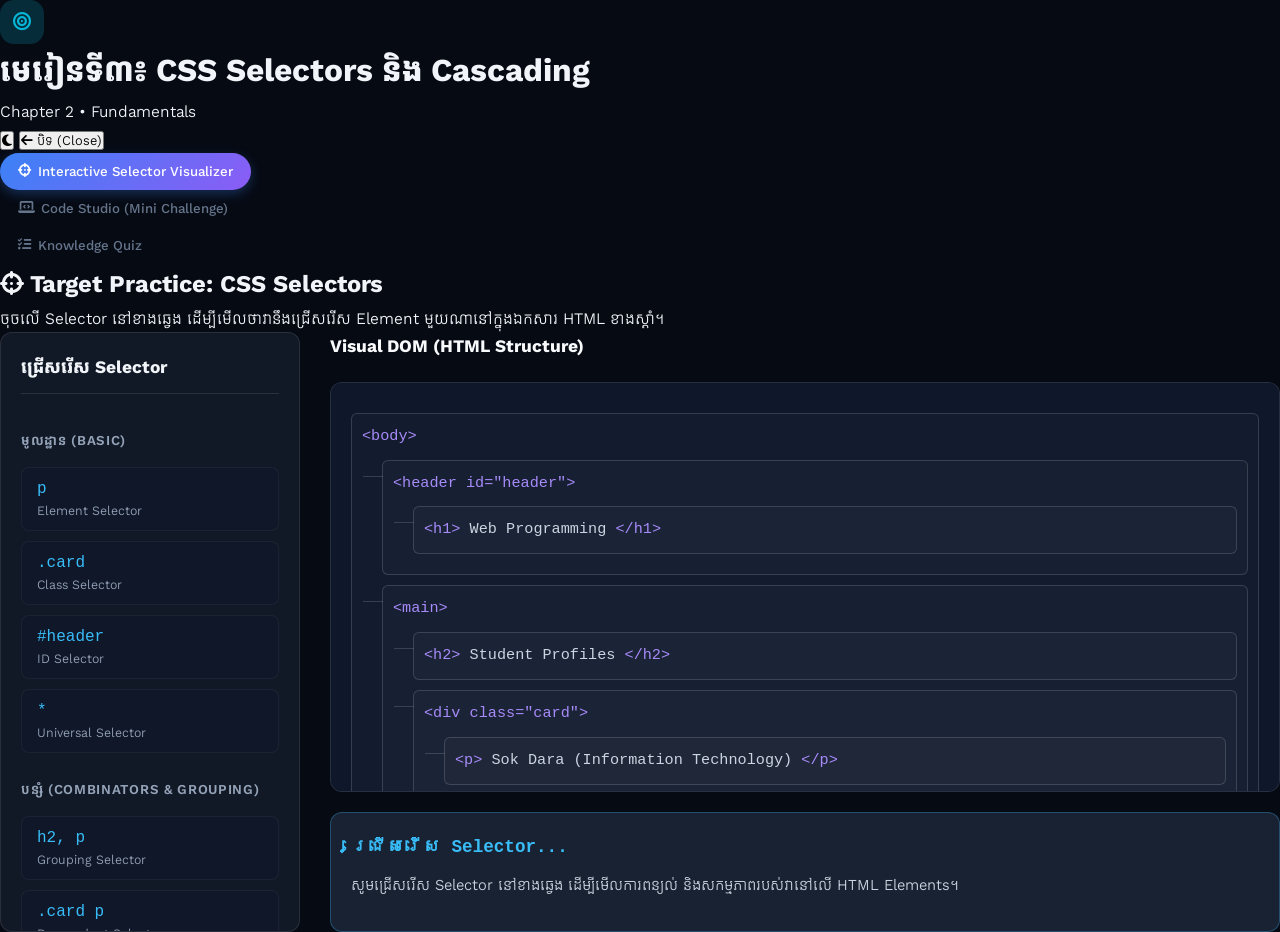
==== lesson3.html @ 3db2770b "Add files via upload" ====
<!DOCTYPE html>
<html lang="km" data-theme="dark">
<head>
  <meta charset="UTF-8">
  <meta name="viewport" content="width=device-width, initial-scale=1.0">
  <title>មេរៀនទី៣៖ ការប្រើប្រាស់ CSS Selectors និង Cascading — Interactive Visual Learning</title>
  
  <link rel="stylesheet" href="https://cdnjs.cloudflare.com/ajax/libs/font-awesome/6.4.0/css/all.min.css">
  <link href="https://fonts.googleapis.com/css2?family=Kantumruy+Pro:wght@300;400;500;600;700&family=Inter:wght@400;500;600&display=swap" rel="stylesheet">
  
  <link rel="stylesheet" href="css/styles.css">
  <link rel="stylesheet" href="css/lesson3.css">
</head>
<body>
  
  <!-- Header -->
  <header class="lesson-header">
    <div class="header-left">
      <div class="lesson-icon" style="background-color: rgba(6, 182, 212, 0.2); color: #06b6d4;">
        <i class="fa-solid fa-bullseye"></i>
      </div>
      <div>
        <h1>មេរៀនទី៣៖ CSS Selectors និង Cascading</h1>
        <p>Chapter 2 • Fundamentals</p>
      </div>
    </div>
    <div class="header-right">
      <button class="theme-toggle" id="themeToggleBtn" aria-label="Toggle Theme">
        <i class="fa-solid fa-moon"></i>
      </button>
      <button class="btn btn-secondary" onclick="window.location.href='index.html'">
        <i class="fa-solid fa-arrow-left"></i> បិទ (Close)
      </button>
    </div>
  </header>

  <div class="lesson-layout">
    
    <!-- Sidebar Navigation -->
    <aside class="lesson-sidebar">
      <nav class="sidebar-nav">
        <button class="tab-btn active" data-tab="tab-target-practice">
          <i class="fa-solid fa-crosshairs"></i> Interactive Selector Visualizer
        </button>
        <button class="tab-btn" data-tab="tab-code-studio">
          <i class="fa-solid fa-laptop-code"></i> Code Studio (Mini Challenge)
        </button>
        <button class="tab-btn" data-tab="tab-quiz">
          <i class="fa-solid fa-list-check"></i> Knowledge Quiz
        </button>
      </nav>
    </aside>

    <!-- Main Content Area -->
    <main class="lesson-content">
      
      <!-- TAB 1: Target Practice (Selector Visualizer) -->
      <section id="tab-target-practice" class="tab-pane active">
        <div class="section-header">
          <h2><i class="fa-solid fa-crosshairs"></i> Target Practice: CSS Selectors</h2>
          <p>ចុចលើ Selector នៅខាងឆ្វេង ដើម្បីមើលថាវានឹងជ្រើសរើស Element មួយណានៅក្នុងឯកសារ HTML ខាងស្តាំ។</p>
        </div>
        
        <div class="target-practice-container">
          <!-- Left: Selectors List -->
          <div class="selectors-list">
            <h3>ជ្រើសរើស Selector</h3>
            
            <div class="selector-category">មូលដ្ឋាន (Basic)</div>
            <button class="selector-btn" data-target-type="element"><code>p</code> <span class="desc">Element Selector</span></button>
            <button class="selector-btn" data-target-type="class"><code>.card</code> <span class="desc">Class Selector</span></button>
            <button class="selector-btn" data-target-type="id"><code>#header</code> <span class="desc">ID Selector</span></button>
            <button class="selector-btn" data-target-type="universal"><code>*</code> <span class="desc">Universal Selector</span></button>
            
            <div class="selector-category">បន្សំ (Combinators & Grouping)</div>
            <button class="selector-btn" data-target-type="grouping"><code>h2, p</code> <span class="desc">Grouping Selector</span></button>
            <button class="selector-btn" data-target-type="descendant"><code>.card p</code> <span class="desc">Descendant Selector</span></button>
            <button class="selector-btn" data-target-type="child"><code>.card > p</code> <span class="desc">Child Selector</span></button>
            
            <div class="selector-category">លក្ខណៈ (Attribute)</div>
            <button class="selector-btn" data-target-type="attribute"><code>input[type="text"]</code> <span class="desc">Attribute Selector</span></button>
            <button class="selector-btn" data-target-type="combined"><code>.card .btn</code> <span class="desc">Combined Selector</span></button>
          </div>

          <!-- Right: DOM Visualizer -->
          <div class="dom-visualizer">
            <h3>Visual DOM (HTML Structure)</h3>
            <div class="dom-wrapper" id="domWrapper">
              
              <div class="dom-node tag-body" data-node="body">
                <div class="node-label"><code>&lt;body&gt;</code></div>
                
                <div class="dom-node tag-header" data-node="header" id="dom-header">
                  <div class="node-label"><code>&lt;header id="header"&gt;</code></div>
                  <div class="dom-node tag-h1" data-node="h1">
                    <div class="node-label"><code>&lt;h1&gt;</code> Web Programming <code>&lt;/h1&gt;</code></div>
                  </div>
                </div>

                <div class="dom-node tag-main" data-node="main">
                  <div class="node-label"><code>&lt;main&gt;</code></div>
                  
                  <div class="dom-node tag-h2" data-node="h2">
                    <div class="node-label"><code>&lt;h2&gt;</code> Student Profiles <code>&lt;/h2&gt;</code></div>
                  </div>

                  <div class="dom-node tag-div class-card" data-node="card">
                    <div class="node-label"><code>&lt;div class="card"&gt;</code></div>
                    
                    <div class="dom-node tag-p" data-node="p">
                      <div class="node-label"><code>&lt;p&gt;</code> Sok Dara (Information Technology) <code>&lt;/p&gt;</code></div>
                    </div>

                    <div class="dom-node tag-section" data-node="section">
                      <div class="node-label"><code>&lt;section&gt;</code></div>
                      <div class="dom-node tag-p" data-node="p-descendant">
                        <div class="node-label"><code>&lt;p&gt;</code> Nested Paragraph <code>&lt;/p&gt;</code></div>
                      </div>
                    </div>

                    <div class="dom-node tag-input" data-node="input-text">
                      <div class="node-label"><code>&lt;input type="text"&gt;</code></div>
                    </div>
                    
                    <div class="dom-node tag-input" data-node="input-email">
                      <div class="node-label"><code>&lt;input type="email"&gt;</code></div>
                    </div>

                    <div class="dom-node tag-button class-btn" data-node="btn">
                      <div class="node-label"><code>&lt;button class="btn"&gt;</code> View Profile <code>&lt;/button&gt;</code></div>
                    </div>
                  </div>

                </div>

              </div>
            </div>

            <div class="explanation-panel" id="explanationPanel">
              <div class="explanation-title" id="expTitle">ជ្រើសរើស Selector...</div>
              <div class="explanation-desc" id="expDesc">សូមជ្រើសរើស Selector នៅខាងឆ្វេង ដើម្បីមើលការពន្យល់ និងសកម្មភាពរបស់វានៅលើ HTML Elements។</div>
            </div>
          </div>
        </div>
      </section>

      <!-- TAB 2: Code Studio -->
      <section id="tab-code-studio" class="tab-pane">
        <div class="section-header">
          <h2><i class="fa-solid fa-laptop-code"></i> Code Studio: Course Cards Challenge</h2>
          <p>ប្រើប្រាស់ Selectors ដែលបានរៀន ដើម្បីរចនា Course Card ខាងក្រោមឱ្យបានស្អាត។</p>
        </div>
        
        <div class="code-studio-layout">
          <!-- Editor Column -->
          <div class="editor-col">
            <div class="editor-tabs">
              <button class="editor-tab active" data-file="html">HTML</button>
              <button class="editor-tab" data-file="css">CSS</button>
            </div>
            
            <div class="editor-content-wrapper">
              <!-- HTML Editor (Read Only for this challenge) -->
              <textarea id="htmlEditor" class="code-editor active" readonly>
<section id="courses">
  <div class="course-card">
    <h2 class="course-title">CSS Selectors</h2>
    <p>Learn how to target elements.</p>
    <input type="text" placeholder="Note...">
    <button class="btn">Learn More</button>
  </div>
</section>
              </textarea>
              
              <!-- CSS Editor -->
              <textarea id="cssEditor" class="code-editor" placeholder="សរសេរ CSS នៅទីនេះ...
ឧទាហរណ៍៖
#courses { padding: 20px; }
.course-card { background: white; border-radius: 8px; }
.course-title { color: navy; }
input[type='text'] { border: 1px solid #ccc; }
">
/* សរសេរ CSS Selectors របស់អ្នកនៅទីនេះ */

#courses {
  padding: 20px;
  background-color: #f1f5f9;
}

.course-card {
  /* សាកល្បងដាក់ background, border, padding */
  
}

.course-title {
  /* សាកល្បងដូរពណ៌ និង font */
  
}

/* ជ្រើសរើស button នៅក្នុង .course-card */
.course-card .btn {
  /* ពណ៌ប៊ូតុង */
  
}
</textarea>
            </div>
            
            <div class="editor-actions">
              <button id="runCodeBtn" class="btn btn-primary">
                <i class="fa-solid fa-play"></i> Run Code
              </button>
            </div>
          </div>
          
          <!-- Output Column -->
          <div class="output-col">
            <div class="output-header">Live Output</div>
            <iframe id="liveOutput" class="live-iframe"></iframe>
          </div>
        </div>
      </section>

      <!-- TAB 3: Quiz -->
      <section id="tab-quiz" class="tab-pane">
        <div class="section-header">
          <h2><i class="fa-solid fa-list-check"></i> Knowledge Quiz</h2>
          <p>សាកល្បងចំណេះដឹងរបស់អ្នកអំពី CSS Selectors។</p>
        </div>
        
        <div class="quiz-container" id="quizContainer">
          <!-- Quiz will be generated by JS -->
        </div>
      </section>

    </main>
  </div>

  <script src="js/css-curriculum-data.js"></script>
  <script src="js/lesson3.js"></script>
</body>
</html>
---- css/styles.css ----
/* ==========================================================================
   CSS Chapter — Visual Learning Studio Design System
   ========================================================================== */

@import url('https://fonts.googleapis.com/css2?family=Fira+Code:wght@400;500;600&family=Kantumruy+Pro:wght@300;400;500;600;700&family=Inter:wght@400;500;600;700;800&display=swap');

/* ═══ Design Tokens ═══ */
:root {
  --bg-deep: #060a13;
  --bg-primary: #0b0f19;
  --bg-secondary: #111827;
  --bg-card: rgba(17, 24, 39, 0.65);
  --bg-card-hover: rgba(30, 41, 59, 0.75);
  --bg-glass: rgba(15, 23, 42, 0.8);
  --bg-input: rgba(15, 23, 42, 0.9);

  --border-subtle: rgba(255, 255, 255, 0.06);
  --border-light: rgba(255, 255, 255, 0.1);
  --border-glow: rgba(59, 130, 246, 0.35);

  --text-primary: #f1f5f9;
  --text-secondary: #94a3b8;
  --text-muted: #64748b;

  --accent: #3b82f6;
  --accent-2: #8b5cf6;
  --accent-3: #06b6d4;
  --accent-4: #10b981;
  --accent-5: #f59e0b;
  --accent-rose: #f43f5e;
  --gradient-primary: linear-gradient(135deg, #3b82f6, #8b5cf6);
  --gradient-vivid: linear-gradient(135deg, #3b82f6, #06b6d4, #8b5cf6);

  --shadow-sm: 0 2px 8px rgba(0,0,0,0.25);
  --shadow-md: 0 8px 24px rgba(0,0,0,0.35);
  --shadow-lg: 0 20px 60px rgba(0,0,0,0.5);
  --shadow-glow: 0 0 30px rgba(59,130,246,0.2);

  --radius-sm: 8px;
  --radius-md: 14px;
  --radius-lg: 20px;
  --radius-xl: 28px;
  --radius-full: 9999px;

  --font-km: 'Kantumruy Pro', sans-serif;
  --font-en: 'Inter', sans-serif;
  --font-code: 'Fira Code', monospace;

  --transition: 0.3s cubic-bezier(0.4, 0, 0.2, 1);
  --spring: 0.5s cubic-bezier(0.34, 1.56, 0.64, 1);
}

[data-theme="light"] {
  --bg-deep: #f0f4f8;
  --bg-primary: #f8fafc;
  --bg-secondary: #ffffff;
  --bg-card: rgba(255, 255, 255, 0.85);
  --bg-card-hover: rgba(241, 245, 249, 0.95);
  --bg-glass: rgba(255, 255, 255, 0.85);
  --bg-input: rgba(241, 245, 249, 0.9);

  --border-subtle: rgba(0, 0, 0, 0.05);
  --border-light: rgba(0, 0, 0, 0.08);
  --border-glow: rgba(59, 130, 246, 0.3);

  --text-primary: #0f172a;
  --text-secondary: #475569;
  --text-muted: #94a3b8;

  --shadow-sm: 0 1px 4px rgba(0,0,0,0.06);
  --shadow-md: 0 4px 16px rgba(0,0,0,0.08);
  --shadow-lg: 0 12px 40px rgba(0,0,0,0.12);
  --shadow-glow: 0 0 20px rgba(59,130,246,0.1);
}

/* ═══ Reset ═══ */
*, *::before, *::after { box-sizing: border-box; margin: 0; padding: 0; }
html { scroll-behavior: smooth; }

body {
  font-family: var(--font-km), var(--font-en);
  background: var(--bg-deep);
  color: var(--text-primary);
  line-height: 1.7;
  min-height: 100vh;
  overflow-x: hidden;
  transition: background var(--transition), color var(--transition);
}

a { color: inherit; text-decoration: none; }
button { font-family: inherit; cursor: pointer; }
img { max-width: 100%; display: block; }

/* ═══ Animated Background ═══ */
.bg-aurora {
  position: fixed;
  inset: 0;
  pointer-events: none;
  z-index: 0;
  overflow: hidden;
}

.aurora-blob {
  position: absolute;
  border-radius: 50%;
  filter: blur(140px);
  opacity: 0.12;
  animation: auroraFloat 20s ease-in-out infinite alternate;
}

.aurora-1 {
  top: -15%;
  left: 10%;
  width: 600px;
  height: 600px;
  background: #3b82f6;
}

.aurora-2 {
  bottom: -10%;
  right: 10%;
  width: 700px;
  height: 700px;
  background: #8b5cf6;
  animation-delay: -7s;
}

.aurora-3 {
  top: 40%;
  left: 50%;
  width: 500px;
  height: 500px;
  background: #06b6d4;
  animation-delay: -14s;
}

.grid-overlay {
  position: absolute;
  inset: 0;
  background-image: 
    linear-gradient(rgba(59,130,246,0.03) 1px, transparent 1px),
    linear-gradient(90deg, rgba(59,130,246,0.03) 1px, transparent 1px);
  background-size: 60px 60px;
  mask-image: radial-gradient(ellipse at center, black 30%, transparent 80%);
}

@keyframes auroraFloat {
  0% { transform: translate(0, 0) scale(1); }
  33% { transform: translate(30px, -40px) scale(1.1); }
  66% { transform: translate(-20px, 20px) scale(0.95); }
  100% { transform: translate(10px, -10px) scale(1.05); }
}

/* ═══ App Shell ═══ */
.app-shell {
  position: relative;
  z-index: 1;
  max-width: 1400px;
  margin: 0 auto;
  padding: 0 20px;
}

/* ═══ Navbar ═══ */
.navbar {
  display: flex;
  justify-content: space-between;
  align-items: center;
  padding: 16px 28px;
  background: var(--bg-glass);
  backdrop-filter: blur(20px);
  -webkit-backdrop-filter: blur(20px);
  border: 1px solid var(--border-subtle);
  border-radius: var(--radius-lg);
  margin-top: 16px;
  position: sticky;
  top: 12px;
  z-index: 100;
  transition: all var(--transition);
}

.navbar.scrolled {
  border-radius: var(--radius-full);
  padding: 10px 24px;
  box-shadow: var(--shadow-md);
}

.brand {
  display: flex;
  align-items: center;
  gap: 14px;
}

.brand-icon {
  width: 44px;
  height: 44px;
  display: grid;
  place-items: center;
  background: var(--gradient-primary);
  border-radius: var(--radius-md);
  font-size: 20px;
  color: white;
  box-shadow: 0 4px 15px rgba(59,130,246,0.3);
}

.brand-text h1 {
  font-size: 1.15rem;
  font-weight: 700;
  letter-spacing: -0.3px;
}

.brand-text span {
  font-size: 0.75rem;
  color: var(--text-muted);
}

.nav-actions {
  display: flex;
  gap: 10px;
}

.nav-btn {
  padding: 8px 18px;
  border: 1px solid var(--border-light);
  border-radius: var(--radius-full);
  background: transparent;
  color: var(--text-secondary);
  font-size: 0.85rem;
  display: flex;
  align-items: center;
  gap: 8px;
  transition: all var(--transition);
}

.nav-btn:hover {
  background: var(--bg-card-hover);
  color: var(--text-primary);
  border-color: var(--border-glow);
}

.theme-btn {
  width: 40px;
  height: 40px;
  padding: 0;
  display: grid;
  place-items: center;
  font-size: 1.1rem;
}

/* ═══ Hero Section ═══ */
.hero {
  margin-top: 40px;
  display: grid;
  grid-template-columns: 1fr 380px;
  gap: 32px;
  align-items: start;
}

.hero-content h2 {
  font-size: clamp(2rem, 4vw, 3rem);
  font-weight: 800;
  line-height: 1.2;
  margin-bottom: 16px;
}

.gradient-text {
  background: var(--gradient-vivid);
  -webkit-background-clip: text;
  -webkit-text-fill-color: transparent;
  background-clip: text;
}

.hero-content > p {
  color: var(--text-secondary);
  font-size: 1.05rem;
  max-width: 600px;
  margin-bottom: 28px;
}

.hero-badge-row {
  display: flex;
  flex-wrap: wrap;
  gap: 10px;
  margin-bottom: 20px;
}

.badge {
  display: inline-flex;
  align-items: center;
  gap: 6px;
  padding: 6px 14px;
  border-radius: var(--radius-full);
  font-size: 0.8rem;
  font-weight: 600;
  border: 1px solid var(--border-light);
  background: var(--bg-card);
  backdrop-filter: blur(10px);
}

.badge-chapter { color: #3b82f6; border-color: rgba(59,130,246,0.3); }
.badge-level { color: #8b5cf6; border-color: rgba(139,92,246,0.3); }
.badge-hours { color: #06b6d4; border-color: rgba(6,182,212,0.3); }

.hero-stats {
  display: flex;
  gap: 32px;
}

.stat {
  text-align: center;
}

.stat-number {
  font-size: 2rem;
  font-weight: 800;
  background: var(--gradient-primary);
  -webkit-background-clip: text;
  -webkit-text-fill-color: transparent;
  background-clip: text;
}

.stat-label {
  font-size: 0.8rem;
  color: var(--text-muted);
  margin-top: 2px;
}

/* Progress Card */
.progress-card {
  background: var(--bg-card);
  border: 1px solid var(--border-light);
  border-radius: var(--radius-lg);
  padding: 28px;
  backdrop-filter: blur(10px);
}

.progress-header {
  display: flex;
  justify-content: space-between;
  align-items: center;
  margin-bottom: 16px;
}

.progress-header h3 {
  font-size: 1rem;
  font-weight: 600;
  display: flex;
  align-items: center;
  gap: 8px;
}

.progress-header h3 i { color: var(--accent); }

.progress-pct {
  font-size: 1.5rem;
  font-weight: 800;
  background: var(--gradient-primary);
  -webkit-background-clip: text;
  -webkit-text-fill-color: transparent;
  background-clip: text;
}

.progress-track {
  height: 10px;
  background: rgba(59,130,246,0.1);
  border-radius: var(--radius-full);
  overflow: hidden;
  margin-bottom: 12px;
}

.progress-fill {
  height: 100%;
  width: 0%;
  background: var(--gradient-primary);
  border-radius: var(--radius-full);
  transition: width 0.8s cubic-bezier(0.34, 1.56, 0.64, 1);
}

.progress-detail {
  display: flex;
  justify-content: space-between;
  font-size: 0.82rem;
  color: var(--text-muted);
}

/* ═══ Toolbar ═══ */
.toolbar {
  margin-top: 40px;
  display: flex;
  flex-direction: column;
  gap: 16px;
}

.search-box {
  display: flex;
  align-items: center;
  gap: 12px;
  background: var(--bg-card);
  border: 1px solid var(--border-light);
  border-radius: var(--radius-full);
  padding: 14px 24px;
  transition: border-color var(--transition), box-shadow var(--transition);
}

.search-box:focus-within {
  border-color: var(--accent);
  box-shadow: 0 0 0 4px rgba(59,130,246,0.1);
}

.search-box i { color: var(--text-muted); }

.search-box input {
  flex: 1;
  background: none;
  border: none;
  outline: none;
  color: var(--text-primary);
  font-size: 0.95rem;
  font-family: inherit;
}

.search-box input::placeholder { color: var(--text-muted); }

.filter-group {
  display: flex;
  flex-wrap: wrap;
  gap: 8px;
}

.filter-pill {
  padding: 8px 18px;
  border-radius: var(--radius-full);
  border: 1px solid var(--border-light);
  background: var(--bg-card);
  color: var(--text-secondary);
  font-size: 0.82rem;
  font-weight: 500;
  transition: all var(--transition);
  cursor: pointer;
}

.filter-pill:hover {
  border-color: var(--border-glow);
  color: var(--text-primary);
}

.filter-pill.active {
  background: var(--gradient-primary);
  color: white;
  border-color: transparent;
  box-shadow: 0 4px 15px rgba(59,130,246,0.3);
}

/* ═══ Lessons Grid ═══ */
.lessons-grid {
  margin-top: 40px;
  display: grid;
  grid-template-columns: repeat(auto-fill, minmax(320px, 1fr));
  gap: 20px;
}

.lesson-card {
  background: var(--bg-card);
  border: 1px solid var(--border-subtle);
  border-radius: var(--radius-lg);
  padding: 28px;
  cursor: pointer;
  transition: all var(--transition);
  position: relative;
  overflow: hidden;
}

.lesson-card::before {
  content: '';
  position: absolute;
  top: 0;
  left: 0;
  right: 0;
  height: 3px;
  background: var(--card-accent, var(--gradient-primary));
  opacity: 0;
  transition: opacity var(--transition);
}

.lesson-card:hover {
  border-color: var(--border-glow);
  transform: translateY(-4px);
  box-shadow: var(--shadow-md);
}

.lesson-card:hover::before { opacity: 1; }

.lesson-card-header {
  display: flex;
  align-items: flex-start;
  gap: 14px;
  margin-bottom: 14px;
}

.lesson-icon {
  width: 44px;
  height: 44px;
  display: grid;
  place-items: center;
  border-radius: var(--radius-md);
  font-size: 18px;
  color: white;
  flex-shrink: 0;
}

.lesson-number {
  font-size: 0.78rem;
  color: var(--text-muted);
  font-weight: 500;
}

.lesson-title {
  font-size: 1.05rem;
  font-weight: 700;
  line-height: 1.3;
  margin-top: 2px;
}

.lesson-card-body {
  color: var(--text-secondary);
  font-size: 0.88rem;
  margin-bottom: 16px;
  display: -webkit-box;
  -webkit-line-clamp: 2;
  -webkit-box-orient: vertical;
  overflow: hidden;
}

.lesson-card-footer {
  display: flex;
  justify-content: space-between;
  align-items: center;
}

.topic-count {
  font-size: 0.8rem;
  color: var(--text-muted);
  display: flex;
  align-items: center;
  gap: 6px;
}

.topic-count i { color: var(--accent); }

.lesson-progress-bar {
  flex: 1;
  max-width: 120px;
  height: 4px;
  background: rgba(59,130,246,0.1);
  border-radius: var(--radius-full);
  overflow: hidden;
  margin-left: 12px;
}

.lesson-progress-bar-fill {
  height: 100%;
  background: var(--gradient-primary);
  border-radius: var(--radius-full);
  transition: width 0.6s ease;
}

.open-btn {
  padding: 6px 14px;
  border-radius: var(--radius-full);
  background: rgba(59,130,246,0.1);
  color: var(--accent);
  border: 1px solid rgba(59,130,246,0.2);
  font-size: 0.78rem;
  font-weight: 600;
  transition: all var(--transition);
}

.lesson-card:hover .open-btn {
  background: var(--accent);
  color: white;
  border-color: transparent;
}

/* ═══ Outcomes Section ═══ */
.outcomes-section {
  margin-top: 60px;
  padding: 48px 32px;
  background: var(--bg-card);
  border: 1px solid var(--border-subtle);
  border-radius: var(--radius-xl);
}

.outcomes-header {
  text-align: center;
  margin-bottom: 36px;
}

.outcomes-header h3 {
  font-size: 1.6rem;
  font-weight: 700;
  margin-bottom: 8px;
}

.outcomes-header h3 i { color: var(--accent); margin-right: 8px; }

.outcomes-header p {
  color: var(--text-secondary);
  font-size: 0.95rem;
}

.outcomes-grid {
  display: grid;
  grid-template-columns: repeat(auto-fill, minmax(280px, 1fr));
  gap: 16px;
}

.outcome-item {
  display: flex;
  align-items: flex-start;
  gap: 12px;
  padding: 16px;
  background: var(--bg-secondary);
  border: 1px solid var(--border-subtle);
  border-radius: var(--radius-md);
  transition: all var(--transition);
}

.outcome-item:hover {
  border-color: var(--border-glow);
  transform: translateX(4px);
}

.outcome-check {
  width: 28px;
  height: 28px;
  display: grid;
  place-items: center;
  background: rgba(16,185,129,0.1);
  color: #10b981;
  border-radius: 50%;
  font-size: 0.8rem;
  flex-shrink: 0;
  margin-top: 2px;
}

.outcome-text {
  font-size: 0.9rem;
  color: var(--text-secondary);
  line-height: 1.5;
}

/* ═══ Footer ═══ */
.footer {
  text-align: center;
  padding: 40px 20px;
  margin-top: 60px;
  color: var(--text-muted);
  font-size: 0.85rem;
  border-top: 1px solid var(--border-subtle);
}

/* ═══════════════════════════════════════════
   MODAL / LESSON DETAIL
   ═══════════════════════════════════════════ */
.modal-overlay {
  position: fixed;
  inset: 0;
  background: rgba(0, 0, 0, 0.6);
  backdrop-filter: blur(8px);
  z-index: 1000;
  display: flex;
  align-items: center;
  justify-content: center;
  opacity: 0;
  visibility: hidden;
  transition: all 0.35s ease;
}

.modal-overlay.open {
  opacity: 1;
  visibility: visible;
}

.modal-panel {
  width: 95%;
  max-width: 960px;
  max-height: 92vh;
  background: var(--bg-secondary);
  border: 1px solid var(--border-light);
  border-radius: var(--radius-xl);
  display: flex;
  flex-direction: column;
  overflow: hidden;
  box-shadow: var(--shadow-lg);
  transform: translateY(30px) scale(0.96);
  transition: transform 0.4s cubic-bezier(0.34, 1.56, 0.64, 1);
}

.modal-overlay.open .modal-panel {
  transform: translateY(0) scale(1);
}

/* Modal Header */
.modal-header {
  display: flex;
  justify-content: space-between;
  align-items: flex-start;
  padding: 28px 32px 16px;
  border-bottom: 1px solid var(--border-subtle);
}

.modal-badges {
  display: flex;
  gap: 8px;
  margin-bottom: 10px;
}

.modal-badges .badge {
  font-size: 0.72rem;
  padding: 4px 12px;
}

.modal-header h2 {
  font-size: 1.4rem;
  font-weight: 700;
  line-height: 1.3;
}

.modal-header .text-muted {
  font-size: 0.88rem;
  color: var(--text-secondary);
  margin-top: 6px;
}

.close-btn {
  width: 38px;
  height: 38px;
  display: grid;
  place-items: center;
  border-radius: 50%;
  border: 1px solid var(--border-light);
  background: transparent;
  color: var(--text-secondary);
  font-size: 1.1rem;
  transition: all var(--transition);
  flex-shrink: 0;
}

.close-btn:hover {
  background: var(--accent-rose);
  color: white;
  border-color: transparent;
}

/* Modal Tabs */
.modal-tabs {
  display: flex;
  gap: 4px;
  padding: 12px 32px;
  border-bottom: 1px solid var(--border-subtle);
  overflow-x: auto;
  scrollbar-width: none;
}

.modal-tabs::-webkit-scrollbar { display: none; }

.tab-btn {
  padding: 10px 18px;
  border-radius: var(--radius-full);
  border: none;
  background: transparent;
  color: var(--text-muted);
  font-size: 0.85rem;
  font-weight: 500;
  white-space: nowrap;
  display: flex;
  align-items: center;
  gap: 6px;
  transition: all var(--transition);
}

.tab-btn:hover { color: var(--text-primary); background: var(--bg-card); }

.tab-btn.active {
  background: var(--gradient-primary);
  color: white;
  box-shadow: 0 4px 12px rgba(59,130,246,0.3);
}

/* Modal Body */
.modal-body {
  flex: 1;
  overflow-y: auto;
  padding: 24px 32px;
  scrollbar-width: thin;
  scrollbar-color: var(--border-light) transparent;
}

.tab-pane { display: none; }
.tab-pane.active { display: block; animation: fadeSlideIn 0.4s ease; }

@keyframes fadeSlideIn {
  from { opacity: 0; transform: translateY(12px); }
  to { opacity: 1; transform: translateY(0); }
}

/* Topics Checklist */
.topics-checklist {
  display: flex;
  flex-direction: column;
  gap: 6px;
}

.topic-item {
  display: flex;
  align-items: center;
  gap: 12px;
  padding: 12px 16px;
  border-radius: var(--radius-md);
  border: 1px solid var(--border-subtle);
  transition: all var(--transition);
  cursor: pointer;
}

.topic-item:hover {
  border-color: var(--border-glow);
  background: var(--bg-card);
}

.topic-item.completed {
  background: rgba(16,185,129,0.05);
  border-color: rgba(16,185,129,0.2);
}

.topic-checkbox {
  width: 22px;
  height: 22px;
  border-radius: 6px;
  border: 2px solid var(--border-light);
  display: grid;
  place-items: center;
  transition: all var(--transition);
  flex-shrink: 0;
  color: transparent;
  font-size: 12px;
}

.topic-item.completed .topic-checkbox {
  background: #10b981;
  border-color: #10b981;
  color: white;
}

.topic-label {
  font-size: 0.92rem;
  color: var(--text-secondary);
  transition: color var(--transition);
}

.topic-item.completed .topic-label {
  color: var(--text-primary);
}

/* Objectives List */
.objectives-list {
  display: flex;
  flex-direction: column;
  gap: 12px;
}

.objective-item {
  display: flex;
  gap: 14px;
  padding: 16px 20px;
  background: var(--bg-card);
  border: 1px solid var(--border-subtle);
  border-radius: var(--radius-md);
}

.objective-num {
  width: 32px;
  height: 32px;
  display: grid;
  place-items: center;
  background: var(--gradient-primary);
  color: white;
  border-radius: 8px;
  font-size: 0.8rem;
  font-weight: 700;
  flex-shrink: 0;
}

.objective-text {
  font-size: 0.92rem;
  color: var(--text-secondary);
  line-height: 1.5;
  padding-top: 4px;
}

/* Key Terms */
.terms-grid {
  display: grid;
  grid-template-columns: repeat(auto-fill, minmax(240px, 1fr));
  gap: 12px;
}

.term-card {
  padding: 20px;
  background: var(--bg-card);
  border: 1px solid var(--border-subtle);
  border-radius: var(--radius-md);
  cursor: pointer;
  transition: all var(--transition);
}

.term-card:hover {
  border-color: var(--border-glow);
  transform: translateY(-2px);
}

.term-name {
  font-weight: 700;
  font-size: 1rem;
  color: var(--accent);
  margin-bottom: 6px;
  font-family: var(--font-code);
}

.term-definition {
  font-size: 0.85rem;
  color: var(--text-secondary);
  line-height: 1.5;
}

/* Code Studio */
.code-studio {
  display: flex;
  flex-direction: column;
  height: 500px;
  border: 1px solid var(--border-light);
  border-radius: var(--radius-md);
  overflow: hidden;
}

.code-tabs {
  display: flex;
  align-items: center;
  gap: 4px;
  padding: 8px 12px;
  background: var(--bg-deep);
  border-bottom: 1px solid var(--border-subtle);
}

.code-tab-btn {
  padding: 7px 16px;
  border-radius: var(--radius-sm);
  border: none;
  background: transparent;
  color: var(--text-muted);
  font-size: 0.82rem;
  font-weight: 500;
  display: flex;
  align-items: center;
  gap: 6px;
  transition: all var(--transition);
}

.code-tab-btn:hover { color: var(--text-primary); }

.code-tab-btn.active {
  background: var(--bg-card);
  color: var(--text-primary);
}

.run-btn {
  margin-left: auto;
  padding: 7px 18px;
  border-radius: var(--radius-sm);
  border: none;
  background: #10b981;
  color: white;
  font-size: 0.82rem;
  font-weight: 600;
  display: flex;
  align-items: center;
  gap: 6px;
  transition: all var(--transition);
}

.run-btn:hover { background: #059669; }

.code-editor-area {
  flex: 1;
  display: flex;
}

.code-input {
  flex: 1;
  background: var(--bg-primary);
  color: #a5f3fc;
  border: none;
  outline: none;
  padding: 16px;
  font-family: var(--font-code);
  font-size: 0.85rem;
  line-height: 1.7;
  resize: none;
  tab-size: 2;
}

.preview-area {
  border-top: 1px solid var(--border-subtle);
  height: 200px;
  display: flex;
  flex-direction: column;
}

.preview-bar {
  padding: 8px 16px;
  background: var(--bg-deep);
  font-size: 0.78rem;
  color: var(--text-muted);
  display: flex;
  align-items: center;
  gap: 8px;
}

.preview-iframe {
  flex: 1;
  width: 100%;
  border: none;
  background: white;
}

/* Quiz Area */
.quiz-area {
  display: flex;
  flex-direction: column;
  gap: 20px;
}

.quiz-question-card {
  padding: 24px;
  background: var(--bg-card);
  border: 1px solid var(--border-subtle);
  border-radius: var(--radius-md);
}

.quiz-q-text {
  font-size: 1.05rem;
  font-weight: 600;
  margin-bottom: 16px;
  line-height: 1.5;
}

.quiz-options {
  display: flex;
  flex-direction: column;
  gap: 8px;
}

.quiz-option {
  padding: 12px 18px;
  border: 1px solid var(--border-light);
  border-radius: var(--radius-md);
  background: var(--bg-secondary);
  color: var(--text-secondary);
  font-size: 0.9rem;
  text-align: left;
  transition: all var(--transition);
}

.quiz-option:hover:not(.selected):not(.correct):not(.wrong) {
  border-color: var(--accent);
  color: var(--text-primary);
  background: rgba(59,130,246,0.05);
}

.quiz-option.correct {
  background: rgba(16,185,129,0.1);
  border-color: #10b981;
  color: #10b981;
}

.quiz-option.wrong {
  background: rgba(239,68,68,0.1);
  border-color: #ef4444;
  color: #ef4444;
}

.quiz-option.selected {
  border-color: var(--accent);
}

.quiz-explanation {
  margin-top: 12px;
  padding: 14px 18px;
  background: rgba(59,130,246,0.05);
  border: 1px solid rgba(59,130,246,0.15);
  border-radius: var(--radius-sm);
  font-size: 0.85rem;
  color: var(--text-secondary);
  line-height: 1.6;
  display: none;
}

.quiz-explanation.show { display: block; animation: fadeSlideIn 0.3s ease; }

.quiz-score-card {
  padding: 28px;
  background: var(--gradient-primary);
  border-radius: var(--radius-lg);
  text-align: center;
  color: white;
}

.quiz-score-card h3 {
  font-size: 1.3rem;
  margin-bottom: 8px;
}

.quiz-score-card .score {
  font-size: 3rem;
  font-weight: 800;
}

/* Modal Footer */
.modal-footer {
  display: flex;
  justify-content: space-between;
  align-items: center;
  padding: 16px 32px;
  border-top: 1px solid var(--border-subtle);
  background: var(--bg-glass);
}

.modal-nav-btn {
  padding: 10px 20px;
  border-radius: var(--radius-full);
  border: 1px solid var(--border-light);
  background: transparent;
  color: var(--text-secondary);
  font-size: 0.85rem;
  display: flex;
  align-items: center;
  gap: 8px;
  transition: all var(--transition);
}

.modal-nav-btn:hover {
  border-color: var(--border-glow);
  color: var(--text-primary);
}

.modal-nav-btn.primary {
  background: var(--gradient-primary);
  color: white;
  border: none;
  box-shadow: 0 4px 12px rgba(59,130,246,0.3);
}

.modal-nav-btn.primary:hover {
  box-shadow: 0 6px 20px rgba(59,130,246,0.4);
}

.modal-nav-btn:disabled {
  opacity: 0.4;
  pointer-events: none;
}

.lesson-indicator {
  font-size: 0.85rem;
  color: var(--text-muted);
  font-weight: 500;
}

/* ═══ Empty State ═══ */
.empty-state {
  text-align: center;
  padding: 60px 20px;
  grid-column: 1 / -1;
}

.empty-state i {
  font-size: 3rem;
  color: var(--text-muted);
  margin-bottom: 16px;
}

.empty-state p {
  color: var(--text-muted);
  font-size: 1rem;
}

/* ═══ Utility ═══ */
.text-muted { color: var(--text-secondary); }
.mt-4 { margin-top: 1rem; }

/* ═══════════════════════════════════════════
   RESPONSIVE
   ═══════════════════════════════════════════ */
@media (max-width: 1024px) {
  .hero {
    grid-template-columns: 1fr;
  }

  .progress-card {
    max-width: 100%;
  }
}

@media (max-width: 768px) {
  .app-shell { padding: 0 12px; }

  .navbar {
    flex-direction: column;
    gap: 12px;
    padding: 14px 18px;
    border-radius: var(--radius-md);
    top: 8px;
  }

  .brand-text h1 { font-size: 1rem; }

  .hero-content h2 { font-size: 1.8rem; }

  .hero-stats { gap: 20px; flex-wrap: wrap; justify-content: center; }

  .lessons-grid {
    grid-template-columns: 1fr;
  }

  .modal-panel {
    width: 100%;
    max-height: 100vh;
    border-radius: var(--radius-lg);
  }

  .modal-header { padding: 20px 16px 12px; }
  .modal-tabs { padding: 8px 16px; }
  .modal-body { padding: 16px; }
  .modal-footer { padding: 12px 16px; }

  .code-studio { height: 400px; }

  .terms-grid { grid-template-columns: 1fr; }

  .outcomes-grid { grid-template-columns: 1fr; }

  .outcomes-section { padding: 32px 16px; }

  .back-btn span { display: none; }
}

@media (max-width: 480px) {
  .hero-badge-row { gap: 6px; }
  .badge { font-size: 0.72rem; padding: 4px 10px; }
  .stat-number { font-size: 1.6rem; }
  .filter-pill { font-size: 0.75rem; padding: 6px 12px; }
}

/* ═══ Scrollbar Styling ═══ */
::-webkit-scrollbar { width: 6px; }
::-webkit-scrollbar-track { background: transparent; }
::-webkit-scrollbar-thumb {
  background: var(--border-light);
  border-radius: 3px;
}
::-webkit-scrollbar-thumb:hover { background: var(--text-muted); }

/* ═══ Selection ═══ */
::selection {
  background: rgba(59, 130, 246, 0.3);
  color: var(--text-primary);
}
---- css/lesson3.css ----
/* lesson3.css - Specific styles for the interactive CSS Lesson 3 module */

/* ---------------------------------
   TAB 1: TARGET PRACTICE (SELECTOR VISUALIZER)
--------------------------------- */
.target-practice-container {
  display: flex;
  gap: 30px;
  height: 600px;
}

/* Left: Selectors List */
.selectors-list {
  width: 300px;
  background: rgba(30, 41, 59, 0.5);
  border: 1px solid rgba(255, 255, 255, 0.1);
  border-radius: 12px;
  padding: 20px;
  overflow-y: auto;
  display: flex;
  flex-direction: column;
  gap: 10px;
}

.selectors-list h3 {
  font-size: 1.1rem;
  margin-top: 0;
  margin-bottom: 10px;
  color: var(--primary-color);
  border-bottom: 1px solid rgba(255,255,255,0.1);
  padding-bottom: 10px;
}

.selector-category {
  font-size: 0.85rem;
  text-transform: uppercase;
  color: #94a3b8;
  margin-top: 15px;
  margin-bottom: 5px;
  font-weight: 600;
  letter-spacing: 0.05em;
}

.selector-btn {
  background: rgba(15, 23, 42, 0.6);
  border: 1px solid rgba(255, 255, 255, 0.05);
  border-radius: 8px;
  padding: 12px 15px;
  text-align: left;
  color: #e2e8f0;
  cursor: pointer;
  transition: all 0.2s ease;
  display: flex;
  flex-direction: column;
  gap: 5px;
}

.selector-btn code {
  font-size: 1rem;
  color: #38bdf8;
  font-family: monospace;
}

.selector-btn .desc {
  font-size: 0.8rem;
  color: #94a3b8;
}

.selector-btn:hover {
  background: rgba(56, 189, 248, 0.1);
  border-color: rgba(56, 189, 248, 0.3);
}

.selector-btn.active {
  background: rgba(56, 189, 248, 0.2);
  border-color: #38bdf8;
  box-shadow: 0 0 15px rgba(56, 189, 248, 0.1);
}

/* Right: DOM Visualizer */
.dom-visualizer {
  flex: 1;
  display: flex;
  flex-direction: column;
  gap: 20px;
}

.dom-visualizer h3 {
  font-size: 1.1rem;
  margin: 0;
  color: #f8fafc;
}

.dom-wrapper {
  flex: 1;
  background: #0f172a;
  border: 1px solid rgba(255, 255, 255, 0.1);
  border-radius: 12px;
  padding: 20px;
  overflow-y: auto;
  position: relative;
}

/* DOM Nodes */
.dom-node {
  border: 1px solid rgba(255,255,255,0.15);
  border-radius: 6px;
  margin: 10px 0 10px 20px;
  padding: 10px;
  background: rgba(255,255,255,0.02);
  transition: all 0.3s ease;
  position: relative;
}

.dom-node::before {
  content: '';
  position: absolute;
  left: -20px;
  top: 15px;
  width: 20px;
  height: 1px;
  background: rgba(255,255,255,0.15);
}

.dom-node.tag-body {
  margin-left: 0;
}
.dom-node.tag-body::before {
  display: none;
}

.node-label {
  font-family: monospace;
  font-size: 0.95rem;
  color: #cbd5e1;
}

.node-label code {
  color: #a78bfa;
}

/* Targeting Styles (When a selector matches) */
.dom-node.targeted {
  background: rgba(234, 179, 8, 0.15); /* Yellow tint */
  border-color: #eab308;
  box-shadow: 0 0 15px rgba(234, 179, 8, 0.2);
  animation: pulse-target 1.5s infinite alternate;
}

.dom-node.targeted > .node-label {
  color: #fef08a;
}

.dom-node.targeted > .node-label code {
  color: #fde047;
  font-weight: bold;
}

@keyframes pulse-target {
  from { box-shadow: 0 0 5px rgba(234, 179, 8, 0.2); }
  to { box-shadow: 0 0 20px rgba(234, 179, 8, 0.5); }
}


/* Explanation Panel */
.explanation-panel {
  background: rgba(30, 41, 59, 0.8);
  border: 1px solid rgba(56, 189, 248, 0.3);
  border-radius: 12px;
  padding: 20px;
  min-height: 120px;
}

.explanation-title {
  font-size: 1.1rem;
  font-weight: 600;
  color: #38bdf8;
  margin-bottom: 10px;
  font-family: monospace;
}

.explanation-desc {
  font-size: 0.95rem;
  color: #cbd5e1;
  line-height: 1.6;
}


/* ---------------------------------
   TAB 2: CODE STUDIO
--------------------------------- */
.code-studio-layout {
  display: flex;
  gap: 20px;
  height: 550px;
}

.editor-col {
  width: 50%;
  display: flex;
  flex-direction: column;
  background: rgba(15, 23, 42, 0.6);
  border: 1px solid rgba(255, 255, 255, 0.1);
  border-radius: 12px;
  overflow: hidden;
}

.editor-tabs {
  display: flex;
  background: #0f172a;
  border-bottom: 1px solid rgba(255,255,255,0.1);
}

.editor-tab {
  padding: 12px 20px;
  background: transparent;
  border: none;
  color: #94a3b8;
  cursor: pointer;
  font-weight: 500;
  transition: all 0.2s;
}

.editor-tab:hover {
  background: rgba(255,255,255,0.05);
  color: #f8fafc;
}

.editor-tab.active {
  background: rgba(30, 41, 59, 0.8);
  color: #38bdf8;
  border-bottom: 2px solid #38bdf8;
}

.editor-content-wrapper {
  flex: 1;
  position: relative;
}

.code-editor {
  position: absolute;
  top: 0; left: 0; right: 0; bottom: 0;
  width: 100%;
  height: 100%;
  padding: 20px;
  background: transparent;
  border: none;
  color: #e2e8f0;
  font-family: 'Fira Code', monospace;
  font-size: 14px;
  line-height: 1.6;
  resize: none;
  opacity: 0;
  pointer-events: none;
  transition: opacity 0.2s;
}

.code-editor.active {
  opacity: 1;
  pointer-events: auto;
}

.code-editor:focus {
  outline: none;
}

/* specific colors for editors */
#htmlEditor { color: #f87171; } /* Reddish for HTML */
#cssEditor { color: #38bdf8; }  /* Bluish for CSS */

.editor-actions {
  padding: 15px 20px;
  border-top: 1px solid rgba(255,255,255,0.1);
  background: #0f172a;
  display: flex;
  justify-content: flex-end;
}

.output-col {
  width: 50%;
  display: flex;
  flex-direction: column;
  background: white; /* Needs white background to see the rendered challenge */
  border-radius: 12px;
  overflow: hidden;
  border: 1px solid rgba(255,255,255,0.2);
}

.output-header {
  padding: 10px 15px;
  background: #cbd5e1;
  color: #0f172a;
  font-weight: 600;
  font-size: 0.9rem;
  border-bottom: 1px solid #94a3b8;
}

.live-iframe {
  flex: 1;
  width: 100%;
  border: none;
  background: white;
}

/* Quiz Styles - inherit from styles.css */
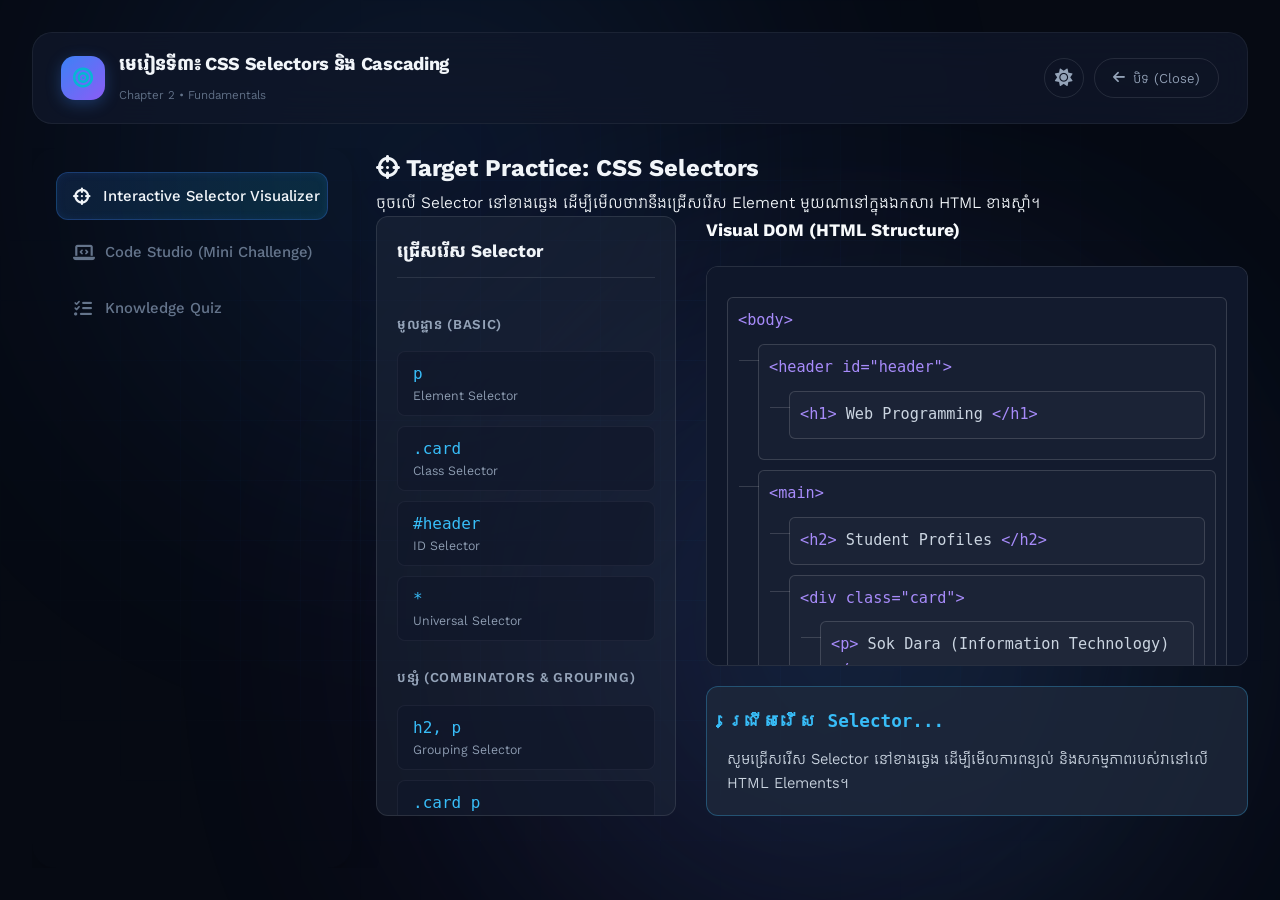
==== commit 2f6136c0: "Add files via upload" ====
--- a/lesson3.html
+++ b/lesson3.html
@@ -3,165 +3,180 @@
 <head>
   <meta charset="UTF-8">
   <meta name="viewport" content="width=device-width, initial-scale=1.0">
-  <title>មេរៀនទី៣៖ ការប្រើប្រាស់ CSS Selectors និង Cascading — Interactive Visual Learning</title>
-  
-  <link rel="stylesheet" href="https://cdnjs.cloudflare.com/ajax/libs/font-awesome/6.4.0/css/all.min.css">
-  <link href="https://fonts.googleapis.com/css2?family=Kantumruy+Pro:wght@300;400;500;600;700&family=Inter:wght@400;500;600&display=swap" rel="stylesheet">
+  <title>មេរៀនទី៣៖ CSS Selectors និង Cascading — Interactive Visual Learning</title>
+  
+  <!-- Google Fonts -->
+  <link rel="preconnect" href="https://fonts.googleapis.com">
+  <link rel="preconnect" href="https://fonts.gstatic.com" crossorigin>
+  <link href="https://fonts.googleapis.com/css2?family=Fira+Code:wght@400;500;600&family=Inter:wght@400;500;600;700;800&family=Kantumruy+Pro:ital,wght@0,400;0,500;0,600;0,700;1,400&display=swap" rel="stylesheet">
+  
+  <!-- Font Awesome -->
+  <link rel="stylesheet" href="https://cdnjs.cloudflare.com/ajax/libs/font-awesome/6.5.1/css/all.min.css">
   
   <link rel="stylesheet" href="css/styles.css">
+  <link rel="stylesheet" href="css/lesson1.css"> <!-- Reuse some generic components -->
   <link rel="stylesheet" href="css/lesson3.css">
 </head>
 <body>
   
-  <!-- Header -->
-  <header class="lesson-header">
-    <div class="header-left">
-      <div class="lesson-icon" style="background-color: rgba(6, 182, 212, 0.2); color: #06b6d4;">
-        <i class="fa-solid fa-bullseye"></i>
+  <div class="bg-aurora">
+    <div class="aurora-blob aurora-1"></div>
+    <div class="aurora-blob aurora-2"></div>
+    <div class="aurora-blob aurora-3"></div>
+    <div class="grid-overlay"></div>
+  </div>
+
+  <div class="app-shell">
+    
+    <!-- Header -->
+    <header class="navbar" id="navbar">
+      <div class="brand">
+        <div class="brand-icon" style="background-color: rgba(6, 182, 212, 0.2); color: #06b6d4;">
+          <i class="fa-solid fa-bullseye"></i>
+        </div>
+        <div class="brand-text">
+          <h1>មេរៀនទី៣៖ CSS Selectors និង Cascading</h1>
+          <span>Chapter 2 • Fundamentals</span>
+        </div>
       </div>
-      <div>
-        <h1>មេរៀនទី៣៖ CSS Selectors និង Cascading</h1>
-        <p>Chapter 2 • Fundamentals</p>
+      <div class="nav-actions">
+        <button class="nav-btn theme-btn" id="themeToggleBtn" aria-label="Toggle Theme">
+          <i class="fa-solid fa-sun"></i>
+        </button>
+        <button class="nav-btn back-btn" onclick="window.location.href='index.html'">
+          <i class="fa-solid fa-arrow-left"></i> <span>បិទ (Close)</span>
+        </button>
       </div>
-    </div>
-    <div class="header-right">
-      <button class="theme-toggle" id="themeToggleBtn" aria-label="Toggle Theme">
-        <i class="fa-solid fa-moon"></i>
-      </button>
-      <button class="btn btn-secondary" onclick="window.location.href='index.html'">
-        <i class="fa-solid fa-arrow-left"></i> បិទ (Close)
-      </button>
-    </div>
-  </header>
-
-  <div class="lesson-layout">
-    
-    <!-- Sidebar Navigation -->
-    <aside class="lesson-sidebar">
-      <nav class="sidebar-nav">
-        <button class="tab-btn active" data-tab="tab-target-practice">
-          <i class="fa-solid fa-crosshairs"></i> Interactive Selector Visualizer
-        </button>
-        <button class="tab-btn" data-tab="tab-code-studio">
-          <i class="fa-solid fa-laptop-code"></i> Code Studio (Mini Challenge)
-        </button>
-        <button class="tab-btn" data-tab="tab-quiz">
-          <i class="fa-solid fa-list-check"></i> Knowledge Quiz
-        </button>
-      </nav>
-    </aside>
-
-    <!-- Main Content Area -->
-    <main class="lesson-content">
+    </header>
+
+    <div class="studio-layout">
       
-      <!-- TAB 1: Target Practice (Selector Visualizer) -->
-      <section id="tab-target-practice" class="tab-pane active">
-        <div class="section-header">
-          <h2><i class="fa-solid fa-crosshairs"></i> Target Practice: CSS Selectors</h2>
-          <p>ចុចលើ Selector នៅខាងឆ្វេង ដើម្បីមើលថាវានឹងជ្រើសរើស Element មួយណានៅក្នុងឯកសារ HTML ខាងស្តាំ។</p>
+      <!-- Sidebar Navigation -->
+      <aside class="studio-sidebar">
+        <div class="studio-nav">
+          <button class="studio-nav-btn tab-btn active" data-tab="tab-target-practice">
+            <i class="fa-solid fa-crosshairs"></i> Interactive Selector Visualizer
+          </button>
+          <button class="studio-nav-btn tab-btn" data-tab="tab-code-studio">
+            <i class="fa-solid fa-laptop-code"></i> Code Studio (Mini Challenge)
+          </button>
+          <button class="studio-nav-btn tab-btn" data-tab="tab-quiz">
+            <i class="fa-solid fa-list-check"></i> Knowledge Quiz
+          </button>
         </div>
+      </aside>
+
+      <!-- Main Content Area -->
+      <main class="studio-content">
         
-        <div class="target-practice-container">
-          <!-- Left: Selectors List -->
-          <div class="selectors-list">
-            <h3>ជ្រើសរើស Selector</h3>
-            
-            <div class="selector-category">មូលដ្ឋាន (Basic)</div>
-            <button class="selector-btn" data-target-type="element"><code>p</code> <span class="desc">Element Selector</span></button>
-            <button class="selector-btn" data-target-type="class"><code>.card</code> <span class="desc">Class Selector</span></button>
-            <button class="selector-btn" data-target-type="id"><code>#header</code> <span class="desc">ID Selector</span></button>
-            <button class="selector-btn" data-target-type="universal"><code>*</code> <span class="desc">Universal Selector</span></button>
-            
-            <div class="selector-category">បន្សំ (Combinators & Grouping)</div>
-            <button class="selector-btn" data-target-type="grouping"><code>h2, p</code> <span class="desc">Grouping Selector</span></button>
-            <button class="selector-btn" data-target-type="descendant"><code>.card p</code> <span class="desc">Descendant Selector</span></button>
-            <button class="selector-btn" data-target-type="child"><code>.card > p</code> <span class="desc">Child Selector</span></button>
-            
-            <div class="selector-category">លក្ខណៈ (Attribute)</div>
-            <button class="selector-btn" data-target-type="attribute"><code>input[type="text"]</code> <span class="desc">Attribute Selector</span></button>
-            <button class="selector-btn" data-target-type="combined"><code>.card .btn</code> <span class="desc">Combined Selector</span></button>
-          </div>
-
-          <!-- Right: DOM Visualizer -->
-          <div class="dom-visualizer">
-            <h3>Visual DOM (HTML Structure)</h3>
-            <div class="dom-wrapper" id="domWrapper">
-              
-              <div class="dom-node tag-body" data-node="body">
-                <div class="node-label"><code>&lt;body&gt;</code></div>
+        <!-- TAB 1: Target Practice (Selector Visualizer) -->
+        <section id="tab-target-practice" class="tab-pane active">
+          <div class="section-header">
+            <h2><i class="fa-solid fa-crosshairs"></i> Target Practice: CSS Selectors</h2>
+            <p>ចុចលើ Selector នៅខាងឆ្វេង ដើម្បីមើលថាវានឹងជ្រើសរើស Element មួយណានៅក្នុងឯកសារ HTML ខាងស្តាំ។</p>
+          </div>
+          
+          <div class="target-practice-container">
+            <!-- Left: Selectors List -->
+            <div class="selectors-list">
+              <h3>ជ្រើសរើស Selector</h3>
+              
+              <div class="selector-category">មូលដ្ឋាន (Basic)</div>
+              <button class="selector-btn" data-target-type="element"><code>p</code> <span class="desc">Element Selector</span></button>
+              <button class="selector-btn" data-target-type="class"><code>.card</code> <span class="desc">Class Selector</span></button>
+              <button class="selector-btn" data-target-type="id"><code>#header</code> <span class="desc">ID Selector</span></button>
+              <button class="selector-btn" data-target-type="universal"><code>*</code> <span class="desc">Universal Selector</span></button>
+              
+              <div class="selector-category">បន្សំ (Combinators & Grouping)</div>
+              <button class="selector-btn" data-target-type="grouping"><code>h2, p</code> <span class="desc">Grouping Selector</span></button>
+              <button class="selector-btn" data-target-type="descendant"><code>.card p</code> <span class="desc">Descendant Selector</span></button>
+              <button class="selector-btn" data-target-type="child"><code>.card > p</code> <span class="desc">Child Selector</span></button>
+              
+              <div class="selector-category">លក្ខណៈ (Attribute)</div>
+              <button class="selector-btn" data-target-type="attribute"><code>input[type="text"]</code> <span class="desc">Attribute Selector</span></button>
+              <button class="selector-btn" data-target-type="combined"><code>.card .btn</code> <span class="desc">Combined Selector</span></button>
+            </div>
+
+            <!-- Right: DOM Visualizer -->
+            <div class="dom-visualizer">
+              <h3>Visual DOM (HTML Structure)</h3>
+              <div class="dom-wrapper" id="domWrapper">
                 
-                <div class="dom-node tag-header" data-node="header" id="dom-header">
-                  <div class="node-label"><code>&lt;header id="header"&gt;</code></div>
-                  <div class="dom-node tag-h1" data-node="h1">
-                    <div class="node-label"><code>&lt;h1&gt;</code> Web Programming <code>&lt;/h1&gt;</code></div>
-                  </div>
-                </div>
-
-                <div class="dom-node tag-main" data-node="main">
-                  <div class="node-label"><code>&lt;main&gt;</code></div>
+                <div class="dom-node tag-body" data-node="body">
+                  <div class="node-label"><code>&lt;body&gt;</code></div>
                   
-                  <div class="dom-node tag-h2" data-node="h2">
-                    <div class="node-label"><code>&lt;h2&gt;</code> Student Profiles <code>&lt;/h2&gt;</code></div>
-                  </div>
-
-                  <div class="dom-node tag-div class-card" data-node="card">
-                    <div class="node-label"><code>&lt;div class="card"&gt;</code></div>
-                    
-                    <div class="dom-node tag-p" data-node="p">
-                      <div class="node-label"><code>&lt;p&gt;</code> Sok Dara (Information Technology) <code>&lt;/p&gt;</code></div>
-                    </div>
-
-                    <div class="dom-node tag-section" data-node="section">
-                      <div class="node-label"><code>&lt;section&gt;</code></div>
-                      <div class="dom-node tag-p" data-node="p-descendant">
-                        <div class="node-label"><code>&lt;p&gt;</code> Nested Paragraph <code>&lt;/p&gt;</code></div>
-                      </div>
-                    </div>
-
-                    <div class="dom-node tag-input" data-node="input-text">
-                      <div class="node-label"><code>&lt;input type="text"&gt;</code></div>
-                    </div>
-                    
-                    <div class="dom-node tag-input" data-node="input-email">
-                      <div class="node-label"><code>&lt;input type="email"&gt;</code></div>
-                    </div>
-
-                    <div class="dom-node tag-button class-btn" data-node="btn">
-                      <div class="node-label"><code>&lt;button class="btn"&gt;</code> View Profile <code>&lt;/button&gt;</code></div>
+                  <div class="dom-node tag-header" data-node="header" id="dom-header">
+                    <div class="node-label"><code>&lt;header id="header"&gt;</code></div>
+                    <div class="dom-node tag-h1" data-node="h1">
+                      <div class="node-label"><code>&lt;h1&gt;</code> Web Programming <code>&lt;/h1&gt;</code></div>
                     </div>
                   </div>
 
+                  <div class="dom-node tag-main" data-node="main">
+                    <div class="node-label"><code>&lt;main&gt;</code></div>
+                    
+                    <div class="dom-node tag-h2" data-node="h2">
+                      <div class="node-label"><code>&lt;h2&gt;</code> Student Profiles <code>&lt;/h2&gt;</code></div>
+                    </div>
+
+                    <div class="dom-node tag-div class-card" data-node="card">
+                      <div class="node-label"><code>&lt;div class="card"&gt;</code></div>
+                      
+                      <div class="dom-node tag-p" data-node="p">
+                        <div class="node-label"><code>&lt;p&gt;</code> Sok Dara (Information Technology) <code>&lt;/p&gt;</code></div>
+                      </div>
+
+                      <div class="dom-node tag-section" data-node="section">
+                        <div class="node-label"><code>&lt;section&gt;</code></div>
+                        <div class="dom-node tag-p" data-node="p-descendant">
+                          <div class="node-label"><code>&lt;p&gt;</code> Nested Paragraph <code>&lt;/p&gt;</code></div>
+                        </div>
+                      </div>
+
+                      <div class="dom-node tag-input" data-node="input-text">
+                        <div class="node-label"><code>&lt;input type="text"&gt;</code></div>
+                      </div>
+                      
+                      <div class="dom-node tag-input" data-node="input-email">
+                        <div class="node-label"><code>&lt;input type="email"&gt;</code></div>
+                      </div>
+
+                      <div class="dom-node tag-button class-btn" data-node="btn">
+                        <div class="node-label"><code>&lt;button class="btn"&gt;</code> View Profile <code>&lt;/button&gt;</code></div>
+                      </div>
+                    </div>
+
+                  </div>
+
                 </div>
-
-              </div>
-            </div>
-
-            <div class="explanation-panel" id="explanationPanel">
-              <div class="explanation-title" id="expTitle">ជ្រើសរើស Selector...</div>
-              <div class="explanation-desc" id="expDesc">សូមជ្រើសរើស Selector នៅខាងឆ្វេង ដើម្បីមើលការពន្យល់ និងសកម្មភាពរបស់វានៅលើ HTML Elements។</div>
-            </div>
-          </div>
-        </div>
-      </section>
-
-      <!-- TAB 2: Code Studio -->
-      <section id="tab-code-studio" class="tab-pane">
-        <div class="section-header">
-          <h2><i class="fa-solid fa-laptop-code"></i> Code Studio: Course Cards Challenge</h2>
-          <p>ប្រើប្រាស់ Selectors ដែលបានរៀន ដើម្បីរចនា Course Card ខាងក្រោមឱ្យបានស្អាត។</p>
-        </div>
-        
-        <div class="code-studio-layout">
-          <!-- Editor Column -->
-          <div class="editor-col">
-            <div class="editor-tabs">
-              <button class="editor-tab active" data-file="html">HTML</button>
-              <button class="editor-tab" data-file="css">CSS</button>
-            </div>
-            
-            <div class="editor-content-wrapper">
-              <!-- HTML Editor (Read Only for this challenge) -->
-              <textarea id="htmlEditor" class="code-editor active" readonly>
+              </div>
+
+              <div class="explanation-panel" id="explanationPanel">
+                <div class="explanation-title" id="expTitle">ជ្រើសរើស Selector...</div>
+                <div class="explanation-desc" id="expDesc">សូមជ្រើសរើស Selector នៅខាងឆ្វេង ដើម្បីមើលការពន្យល់ និងសកម្មភាពរបស់វានៅលើ HTML Elements។</div>
+              </div>
+            </div>
+          </div>
+        </section>
+
+        <!-- TAB 2: Code Studio -->
+        <section id="tab-code-studio" class="tab-pane">
+          <div class="section-header">
+            <h2><i class="fa-solid fa-laptop-code"></i> Code Studio: Course Cards Challenge</h2>
+            <p>ប្រើប្រាស់ Selectors ដែលបានរៀន ដើម្បីរចនា Course Card ខាងក្រោមឱ្យបានស្អាត។</p>
+          </div>
+          
+          <div class="code-studio-layout">
+            <!-- Editor Column -->
+            <div class="editor-col">
+              <div class="editor-tabs">
+                <button class="editor-tab active" data-file="html">HTML</button>
+                <button class="editor-tab" data-file="css">CSS</button>
+              </div>
+              
+              <div class="editor-content-wrapper">
+                <!-- HTML Editor (Read Only for this challenge) -->
+                <textarea id="htmlEditor" class="code-editor active" readonly>
 <section id="courses">
   <div class="course-card">
     <h2 class="course-title">CSS Selectors</h2>
@@ -170,10 +185,10 @@
     <button class="btn">Learn More</button>
   </div>
 </section>
-              </textarea>
-              
-              <!-- CSS Editor -->
-              <textarea id="cssEditor" class="code-editor" placeholder="សរសេរ CSS នៅទីនេះ...
+                </textarea>
+                
+                <!-- CSS Editor -->
+                <textarea id="cssEditor" class="code-editor" placeholder="សរសេរ CSS នៅទីនេះ...
 ឧទាហរណ៍៖
 #courses { padding: 20px; }
 .course-card { background: white; border-radius: 8px; }
@@ -203,36 +218,37 @@
   
 }
 </textarea>
+              </div>
+              
+              <div class="editor-actions">
+                <button id="runCodeBtn" class="btn btn-primary">
+                  <i class="fa-solid fa-play"></i> Run Code
+                </button>
+              </div>
             </div>
             
-            <div class="editor-actions">
-              <button id="runCodeBtn" class="btn btn-primary">
-                <i class="fa-solid fa-play"></i> Run Code
-              </button>
-            </div>
+            <!-- Output Column -->
+            <div class="output-col">
+              <div class="output-header">Live Output</div>
+              <iframe id="liveOutput" class="live-iframe"></iframe>
+            </div>
+          </div>
+        </section>
+
+        <!-- TAB 3: Quiz -->
+        <section id="tab-quiz" class="tab-pane">
+          <div class="section-header">
+            <h2><i class="fa-solid fa-list-check"></i> Knowledge Quiz</h2>
+            <p>សាកល្បងចំណេះដឹងរបស់អ្នកអំពី CSS Selectors។</p>
           </div>
           
-          <!-- Output Column -->
-          <div class="output-col">
-            <div class="output-header">Live Output</div>
-            <iframe id="liveOutput" class="live-iframe"></iframe>
-          </div>
-        </div>
-      </section>
-
-      <!-- TAB 3: Quiz -->
-      <section id="tab-quiz" class="tab-pane">
-        <div class="section-header">
-          <h2><i class="fa-solid fa-list-check"></i> Knowledge Quiz</h2>
-          <p>សាកល្បងចំណេះដឹងរបស់អ្នកអំពី CSS Selectors។</p>
-        </div>
-        
-        <div class="quiz-container" id="quizContainer">
-          <!-- Quiz will be generated by JS -->
-        </div>
-      </section>
-
-    </main>
+          <div class="quiz-container" id="quizContainer">
+            <!-- Quiz will be generated by JS -->
+          </div>
+        </section>
+
+      </main>
+    </div>
   </div>
 
   <script src="js/css-curriculum-data.js"></script>
--- a/css/lesson1.css
+++ b/css/lesson1.css
@@ -0,0 +1,813 @@
+/* lesson1.css - Specific styles for the interactive CSS Lesson 1 module */
+
+/* ---------------------------------
+   Layout OVERRIDES & Additions
+--------------------------------- */
+.app-shell {
+  display: flex;
+  flex-direction: column;
+  height: 100vh;
+  padding: 1rem 2rem;
+  margin: 0 auto;
+  gap: 1.5rem;
+}
+
+#navbar {
+  margin-bottom: 0;
+  border-radius: 20px;
+  backdrop-filter: blur(20px);
+}
+
+.studio-layout {
+  display: flex;
+  flex: 1;
+  gap: 1.5rem;
+  overflow: hidden;
+  margin-bottom: 1rem;
+}
+
+.studio-sidebar {
+  width: 320px;
+  background: var(--bg-surface);
+  border: 1px solid var(--border-color);
+  border-radius: 24px;
+  padding: 1.5rem;
+  display: flex;
+  flex-direction: column;
+  box-shadow: 0 10px 30px rgba(0,0,0,0.2);
+  flex-shrink: 0;
+}
+
+.studio-nav {
+  display: flex;
+  flex-direction: column;
+  gap: 0.5rem;
+}
+
+.studio-nav-btn {
+  display: flex;
+  align-items: center;
+  gap: 12px;
+  padding: 14px 16px;
+  border-radius: 12px;
+  background: transparent;
+  border: 1px solid transparent;
+  color: var(--text-muted);
+  font-family: 'Kantumruy Pro', sans-serif;
+  font-size: 0.95rem;
+  font-weight: 500;
+  text-align: left;
+  cursor: pointer;
+  transition: all 0.3s ease;
+}
+
+.studio-nav-btn i {
+  font-size: 1.1rem;
+  width: 20px;
+  text-align: center;
+}
+
+.studio-nav-btn:hover {
+  background: rgba(255, 255, 255, 0.05);
+  color: var(--text-main);
+}
+
+.studio-nav-btn.active {
+  background: linear-gradient(135deg, rgba(59, 130, 246, 0.15), rgba(6, 182, 212, 0.15));
+  border: 1px solid rgba(59, 130, 246, 0.3);
+  color: var(--text-main);
+  box-shadow: inset 0 0 10px rgba(59, 130, 246, 0.1);
+}
+
+.studio-nav-btn.active i {
+  color: var(--accent-blue);
+}
+
+.studio-main {
+  flex: 1;
+  background: var(--bg-surface);
+  border: 1px solid var(--border-color);
+  border-radius: 24px;
+  padding: 2.5rem;
+  overflow-y: auto;
+  box-shadow: 0 10px 30px rgba(0,0,0,0.2);
+  position: relative;
+}
+
+.studio-pane {
+  display: none;
+  animation: fadeIn 0.4s ease forwards;
+}
+
+.studio-pane.active {
+  display: block;
+}
+
+@keyframes fadeIn {
+  from { opacity: 0; transform: translateY(10px); }
+  to { opacity: 1; transform: translateY(0); }
+}
+
+.pane-header {
+  margin-bottom: 2rem;
+}
+.pane-header h2 {
+  font-size: 1.8rem;
+  margin-bottom: 0.5rem;
+  display: flex;
+  align-items: center;
+  gap: 12px;
+}
+.pane-header p {
+  color: var(--text-muted);
+  font-size: 1.05rem;
+}
+
+/* ---------------------------------
+   TAB 1: OBJECTIVES & TERMS
+--------------------------------- */
+.objectives-grid {
+  display: grid;
+  grid-template-columns: repeat(auto-fill, minmax(300px, 1fr));
+  gap: 1rem;
+}
+.objective-card {
+  background: rgba(255,255,255,0.03);
+  border: 1px solid var(--border-color);
+  padding: 1rem 1.2rem;
+  border-radius: 12px;
+  display: flex;
+  align-items: flex-start;
+  gap: 12px;
+  font-size: 0.95rem;
+  line-height: 1.5;
+}
+.objective-card i {
+  margin-top: 4px;
+}
+.terms-grid {
+  display: grid;
+  grid-template-columns: repeat(auto-fill, minmax(200px, 1fr));
+  gap: 1rem;
+}
+.term-box {
+  background: rgba(59, 130, 246, 0.05);
+  border: 1px solid rgba(59, 130, 246, 0.2);
+  padding: 1.2rem;
+  border-radius: 12px;
+  text-align: center;
+}
+.term-box strong {
+  display: block;
+  font-family: 'Fira Code', monospace;
+  font-size: 1.1rem;
+  color: var(--accent-blue);
+  margin-bottom: 0.5rem;
+}
+.term-box p {
+  font-size: 0.9rem;
+  color: var(--text-muted);
+  margin: 0;
+}
+
+/* ---------------------------------
+   TAB 2: HOUSE ANALOGY
+--------------------------------- */
+.analogy-container {
+  display: flex;
+  flex-direction: column;
+  align-items: center;
+  gap: 2rem;
+}
+
+.toggle-switch {
+  display: flex;
+  align-items: center;
+  gap: 15px;
+  cursor: pointer;
+}
+.toggle-switch input { display: none; }
+.slider {
+  position: relative;
+  width: 60px;
+  height: 30px;
+  background-color: var(--border-color);
+  border-radius: 30px;
+  transition: .4s;
+}
+.slider:before {
+  position: absolute;
+  content: "";
+  height: 22px;
+  width: 22px;
+  left: 4px;
+  bottom: 4px;
+  background-color: white;
+  border-radius: 50%;
+  transition: .4s;
+}
+input:checked + .slider { background-color: var(--accent-purple); }
+input:checked + .slider:before { transform: translateX(30px); }
+.toggle-label { font-weight: 600; font-size: 1.1rem; }
+
+/* The House */
+.house-visualizer {
+  width: 400px;
+  height: 400px;
+  background: rgba(255,255,255,0.02);
+  border: 1px dashed var(--border-color);
+  border-radius: 20px;
+  display: flex;
+  align-items: center;
+  justify-content: center;
+  position: relative;
+}
+
+.house-wrapper {
+  position: relative;
+  width: 200px;
+  height: 250px;
+  display: flex;
+  flex-direction: column;
+  align-items: center;
+  transition: all 0.8s cubic-bezier(0.4, 0, 0.2, 1);
+}
+
+.tag {
+  position: absolute;
+  font-family: 'Fira Code', monospace;
+  font-size: 0.75rem;
+  background: var(--bg-body);
+  color: var(--text-muted);
+  padding: 2px 6px;
+  border: 1px solid var(--border-color);
+  border-radius: 4px;
+  opacity: 1;
+  transition: opacity 0.5s;
+  white-space: nowrap;
+}
+
+/* HTML State (Default) */
+.house-roof {
+  width: 0;
+  height: 0;
+  border-left: 100px solid transparent;
+  border-right: 100px solid transparent;
+  border-bottom: 80px solid transparent;
+  border-bottom-color: rgba(255,255,255,0.1); /* outline */
+  position: relative;
+  transition: all 0.8s ease;
+}
+.house-roof .tag { top: 40px; left: -25px; }
+
+.house-body {
+  width: 180px;
+  height: 150px;
+  border: 2px solid rgba(255,255,255,0.2);
+  position: relative;
+  transition: all 0.8s ease;
+  display: flex;
+  justify-content: center;
+  align-items: flex-end;
+}
+.house-body .tag { top: -25px; left: -20px; }
+
+.house-window {
+  width: 40px;
+  height: 40px;
+  border: 2px solid rgba(255,255,255,0.2);
+  position: absolute;
+  top: 20px;
+  transition: all 0.8s ease;
+}
+.house-window.left-window { left: 20px; }
+.house-window.right-window { right: 20px; }
+.house-window .tag { top: -25px; left: -10px; font-size: 0.6rem; }
+
+.house-door {
+  width: 50px;
+  height: 80px;
+  border: 2px solid rgba(255,255,255,0.2);
+  border-bottom: none;
+  position: relative;
+  transition: all 0.8s ease;
+}
+.house-door .tag { top: -25px; left: -15px; font-size: 0.6rem; }
+.door-knob {
+  width: 6px;
+  height: 6px;
+  border-radius: 50%;
+  border: 1px solid rgba(255,255,255,0.2);
+  position: absolute;
+  right: 5px;
+  top: 50%;
+  transition: all 0.8s ease;
+}
+
+.house-foundation {
+  width: 220px;
+  height: 20px;
+  border: 2px solid rgba(255,255,255,0.2);
+  position: relative;
+  transition: all 0.8s ease;
+}
+.house-foundation .tag { bottom: -25px; left: 70px; }
+
+
+/* CSS State (When toggle is checked) */
+.css-active .tag { opacity: 0; } /* Hide tags */
+
+.css-active .house-roof {
+  border-bottom-color: #ef4444; /* Red roof */
+  filter: drop-shadow(0 10px 10px rgba(239, 68, 68, 0.3));
+}
+
+.css-active .house-body {
+  background-color: #fef08a; /* Yellow wall */
+  border-color: #eab308;
+  box-shadow: 0 10px 25px rgba(0,0,0,0.5);
+}
+
+.css-active .house-window {
+  background-color: #93c5fd;
+  border-color: #3b82f6;
+  border-radius: 50%; /* Rounded windows! */
+  border-width: 4px;
+}
+
+.css-active .house-door {
+  background-color: #8b5cf6;
+  border-color: #6d28d9;
+  border-radius: 20px 20px 0 0; /* Arched door */
+}
+
+.css-active .door-knob {
+  background-color: #fbbf24;
+  border-color: #f59e0b;
+}
+
+.css-active .house-foundation {
+  background-color: #22c55e;
+  border-color: #16a34a;
+  border-radius: 10px;
+}
+
+/* Analogy Text Switcher */
+.analogy-explanation {
+  background: var(--bg-body);
+  border: 1px solid var(--border-color);
+  padding: 1.5rem;
+  border-radius: 16px;
+  max-width: 600px;
+  width: 100%;
+}
+.analogy-explanation > div { display: none; }
+.analogy-explanation > div.active { display: block; animation: fadeIn 0.4s; }
+.analogy-explanation h3 { margin-bottom: 0.5rem; color: var(--accent-blue); }
+.analogy-explanation code { 
+  display: block; 
+  background: rgba(0,0,0,0.2); 
+  padding: 10px; 
+  border-radius: 8px; 
+  font-family: 'Fira Code', monospace;
+  margin-top: 1rem;
+  color: #a78bfa;
+}
+
+
+/* ---------------------------------
+   TAB 3: SYNTAX EXPLORER
+--------------------------------- */
+.syntax-explorer {
+  display: flex;
+  flex-direction: column;
+  gap: 2rem;
+  align-items: center;
+}
+
+.syntax-code {
+  font-family: 'Fira Code', monospace;
+  font-size: 2rem;
+  background: #1e1e2e;
+  padding: 2rem 3rem;
+  border-radius: 16px;
+  border: 1px solid #313244;
+  box-shadow: 0 15px 35px rgba(0,0,0,0.3);
+  letter-spacing: 1px;
+}
+
+.syn-part {
+  cursor: pointer;
+  padding: 2px 8px;
+  border-radius: 6px;
+  transition: all 0.2s;
+  position: relative;
+}
+
+.syn-selector { color: #89b4fa; } /* blue */
+.syn-property { color: #cba6f7; } /* purple */
+.syn-value { color: #a6e3a1; }    /* green */
+.syn-brace, .syn-colon, .syn-semi { color: #94e2d5; }
+
+.syn-part:hover, .syn-part.active {
+  background: rgba(255,255,255,0.1);
+  transform: translateY(-2px);
+  box-shadow: 0 4px 10px rgba(0,0,0,0.2);
+}
+
+.syntax-info-panels {
+  background: var(--bg-body);
+  border: 1px solid var(--border-color);
+  border-radius: 16px;
+  padding: 2rem;
+  width: 100%;
+  max-width: 600px;
+  min-height: 150px;
+  display: flex;
+  align-items: center;
+  justify-content: center;
+  text-align: center;
+}
+
+.info-panel {
+  display: none;
+}
+.info-panel.active {
+  display: block;
+  animation: fadeIn 0.3s;
+}
+
+
+/* ---------------------------------
+   TAB 4: CSS IN UI (Playground)
+--------------------------------- */
+.ui-playground {
+  display: flex;
+  gap: 3rem;
+  margin-top: 2rem;
+}
+
+.ui-controls {
+  flex: 1;
+  display: flex;
+  flex-direction: column;
+  gap: 1rem;
+}
+
+.prop-checkbox {
+  display: flex;
+  align-items: flex-start;
+  gap: 12px;
+  cursor: pointer;
+  padding: 1rem;
+  background: var(--bg-body);
+  border: 1px solid var(--border-color);
+  border-radius: 12px;
+  transition: all 0.2s;
+}
+.prop-checkbox:hover { border-color: rgba(255,255,255,0.2); }
+
+.prop-checkbox input { display: none; }
+.chk-box {
+  width: 24px;
+  height: 24px;
+  border: 2px solid var(--border-color);
+  border-radius: 6px;
+  display: flex;
+  align-items: center;
+  justify-content: center;
+  flex-shrink: 0;
+  transition: 0.2s;
+}
+.prop-checkbox input:checked + .chk-box {
+  background: var(--accent-blue);
+  border-color: var(--accent-blue);
+}
+.prop-checkbox input:checked + .chk-box:after {
+  content: '\f00c';
+  font-family: 'Font Awesome 6 Free';
+  font-weight: 900;
+  color: white;
+  font-size: 12px;
+}
+
+.prop-label strong { display: block; font-size: 1.05rem; }
+.prop-label span { font-family: 'Fira Code', monospace; font-size: 0.8rem; color: var(--text-muted); }
+
+.ui-preview-area {
+  flex: 1;
+  display: flex;
+  align-items: center;
+  justify-content: center;
+  background: rgba(255,255,255,0.02);
+  border: 1px dashed var(--border-color);
+  border-radius: 20px;
+  padding: 2rem;
+  min-height: 400px;
+}
+
+/* Base Mockup HTML (No CSS) */
+.ui-mockup .ui-card {
+  transition: all 0.5s;
+}
+.ui-mockup .ui-card h2 { transition: all 0.5s; font-weight: normal; margin: 0; }
+.ui-mockup .ui-card p { transition: all 0.5s; margin: 0;}
+.ui-mockup .ui-btn { transition: all 0.5s; }
+
+/* Dynamic CSS Classes applied via JS */
+.mock-color .ui-card { background-color: #1e293b; color: white; }
+.mock-color .ui-card h2 { color: #38bdf8; }
+.mock-color .ui-btn { background-color: #3b82f6; color: white; border: none; }
+
+.mock-typography .ui-card { font-family: 'Inter', sans-serif; text-align: center; }
+.mock-typography .ui-card h2 { font-size: 1.5rem; font-weight: 700; }
+.mock-typography .ui-card p { font-size: 1rem; color: #94a3b8; }
+.mock-typography .ui-btn { font-size: 1rem; font-weight: 600; cursor: pointer; }
+
+.mock-spacing .ui-card { padding: 2rem; margin: 1rem; }
+.mock-spacing .ui-card h2 { margin-bottom: 0.5rem; }
+.mock-spacing .ui-card p { margin-bottom: 1.5rem; }
+.mock-spacing .ui-btn { padding: 12px 24px; }
+
+.mock-borders .ui-card { border-radius: 16px; border: 1px solid rgba(255,255,255,0.1); box-shadow: 0 10px 30px rgba(0,0,0,0.5); }
+.mock-borders .ui-btn { border-radius: 8px; }
+
+.mock-layout .ui-card { display: flex; flex-direction: column; align-items: center; justify-content: center; }
+
+
+/* ---------------------------------
+   TAB 5: PIPELINE
+--------------------------------- */
+.pipeline-container {
+  display: flex;
+  flex-direction: column;
+  gap: 2rem;
+  margin-top: 2rem;
+}
+
+.pipeline-steps {
+  display: flex;
+  justify-content: space-between;
+  align-items: center;
+  background: var(--bg-body);
+  padding: 1rem 2rem;
+  border-radius: 16px;
+  border: 1px solid var(--border-color);
+}
+
+.pipe-btn {
+  background: none;
+  border: none;
+  color: var(--text-muted);
+  font-family: 'Kantumruy Pro', sans-serif;
+  font-size: 1rem;
+  font-weight: 600;
+  cursor: pointer;
+  padding: 10px;
+  transition: 0.3s;
+}
+.pipe-btn.active, .pipe-btn:hover {
+  color: var(--accent-blue);
+}
+
+.pipe-arrow { color: rgba(255,255,255,0.2); }
+
+.pipeline-visualization {
+  background: var(--bg-body);
+  border: 1px solid var(--border-color);
+  border-radius: 16px;
+  padding: 2rem;
+  min-height: 250px;
+  display: flex;
+  align-items: center;
+  justify-content: center;
+}
+
+.pipe-viz { display: none; width: 100%; align-items: center; gap: 2rem; }
+.pipe-viz.active { display: flex; animation: fadeIn 0.4s; }
+
+.pipe-code, .pipe-render-result, .pipe-match-grid {
+  flex: 1;
+  background: #1e1e2e;
+  border: 1px solid #313244;
+  padding: 1.5rem;
+  border-radius: 12px;
+  font-family: 'Fira Code', monospace;
+  font-size: 0.9rem;
+}
+
+.pipe-match-grid {
+  display: flex;
+  flex-direction: column;
+  gap: 1rem;
+}
+.match-item {
+  display: flex;
+  align-items: center;
+  justify-content: space-between;
+  background: rgba(255,255,255,0.05);
+  padding: 10px 20px;
+  border-radius: 8px;
+}
+
+.pipe-render-result {
+  background: white; /* simulate browser white page */
+  color: black;
+  font-family: 'Arial', sans-serif;
+}
+
+.pipe-desc {
+  flex: 1;
+}
+.pipe-desc h3 { margin-bottom: 0.5rem; color: var(--text-main); }
+.pipe-desc p { color: var(--text-muted); line-height: 1.6; }
+
+
+/* ---------------------------------
+   TAB 6: CSS2 vs CSS3
+--------------------------------- */
+.version-comparison {
+  display: flex;
+  gap: 2rem;
+  margin-top: 2rem;
+}
+.version-card {
+  flex: 1;
+  background: var(--bg-body);
+  border: 1px solid var(--border-color);
+  border-radius: 20px;
+  overflow: hidden;
+}
+.v-header {
+  padding: 1.5rem;
+  text-align: center;
+  font-weight: 700;
+  font-size: 1.2rem;
+  border-bottom: 1px solid var(--border-color);
+  background: rgba(255,255,255,0.02);
+}
+.v-header.bg-gradient {
+  background: linear-gradient(135deg, rgba(168, 85, 247, 0.2), rgba(236, 72, 153, 0.2));
+  color: white;
+}
+.v-body {
+  padding: 2rem;
+  display: flex;
+  flex-direction: column;
+  align-items: center;
+  gap: 2rem;
+}
+.v-box {
+  width: 150px;
+  height: 150px;
+  display: flex;
+  align-items: center;
+  justify-content: center;
+  font-weight: bold;
+}
+.css2-box {
+  background: #cbd5e1;
+  color: #334155;
+  border: 4px solid #64748b;
+}
+.css3-box {
+  background: linear-gradient(135deg, #a855f7, #ec4899);
+  color: white;
+  border-radius: 50%;
+  box-shadow: 0 20px 40px rgba(236, 72, 153, 0.5);
+  animation: pulseRotate 4s infinite linear;
+}
+@keyframes pulseRotate {
+  0% { transform: scale(1) rotate(0deg); }
+  50% { transform: scale(1.1) rotate(180deg); }
+  100% { transform: scale(1) rotate(360deg); }
+}
+
+.v-features {
+  list-style: none;
+  padding: 0;
+  margin: 0;
+  width: 100%;
+}
+.v-features li {
+  padding: 0.8rem 0;
+  border-bottom: 1px solid rgba(255,255,255,0.05);
+  display: flex;
+  align-items: center;
+  gap: 10px;
+}
+.v-features li:last-child { border: none; }
+
+
+/* ---------------------------------
+   TAB 7: LIVE STUDIO (Reuse from main)
+--------------------------------- */
+.studio-editor-wrapper {
+  background: var(--bg-body);
+  border: 1px solid var(--border-color);
+  border-radius: 16px;
+  overflow: hidden;
+  margin-top: 2rem;
+}
+.editor-header-bar {
+  display: flex;
+  justify-content: space-between;
+  background: rgba(255,255,255,0.02);
+  border-bottom: 1px solid var(--border-color);
+  padding: 0 1rem;
+}
+.file-tabs { display: flex; }
+.file-tab-btn {
+  background: none;
+  border: none;
+  padding: 12px 20px;
+  color: var(--text-muted);
+  cursor: pointer;
+  border-bottom: 2px solid transparent;
+  display: flex;
+  align-items: center;
+  gap: 8px;
+  font-family: 'Fira Code', monospace;
+  font-size: 0.9rem;
+}
+.file-tab-btn.active { color: white; border-bottom-color: var(--accent-blue); background: rgba(255,255,255,0.05); }
+
+.vs-run-code-btn {
+  background: var(--accent-blue);
+  color: white;
+  border: none;
+  padding: 8px 16px;
+  margin: 8px 0;
+  border-radius: 8px;
+  cursor: pointer;
+  font-weight: 600;
+  display: flex;
+  align-items: center;
+  gap: 8px;
+}
+.vs-run-code-btn:hover { opacity: 0.9; }
+
+.editor-body-grid {
+  display: grid;
+  grid-template-columns: 1fr 1fr;
+  height: 500px;
+}
+.code-textarea-box { border-right: 1px solid var(--border-color); }
+.studio-code-input {
+  width: 100%;
+  height: 100%;
+  background: transparent;
+  border: none;
+  padding: 1rem;
+  color: #e2e8f0;
+  font-family: 'Fira Code', monospace;
+  font-size: 0.9rem;
+  resize: none;
+  outline: none;
+}
+.preview-box { display: flex; flex-direction: column; }
+.preview-header-bar {
+  padding: 8px 1rem;
+  background: rgba(255,255,255,0.05);
+  font-size: 0.8rem;
+  color: var(--text-muted);
+  border-bottom: 1px solid var(--border-color);
+}
+.studio-iframe { width: 100%; height: 100%; border: none; background: white;}
+
+
+/* ---------------------------------
+   TAB 8: QUIZ (Reuse logic format)
+--------------------------------- */
+.quiz-area {
+  margin-top: 2rem;
+  display: flex;
+  flex-direction: column;
+  gap: 2rem;
+}
+.quiz-question-box {
+  background: var(--bg-body);
+  border: 1px solid var(--border-color);
+  padding: 2rem;
+  border-radius: 16px;
+}
+.quiz-question-box h3 { margin-bottom: 1.5rem; }
+.quiz-options { display: flex; flex-direction: column; gap: 10px; }
+.quiz-opt-btn {
+  background: rgba(255,255,255,0.02);
+  border: 1px solid var(--border-color);
+  padding: 1rem;
+  border-radius: 8px;
+  text-align: left;
+  cursor: pointer;
+  transition: 0.2s;
+  color: var(--text-main);
+  font-family: inherit;
+}
+.quiz-opt-btn:hover { background: rgba(255,255,255,0.05); }
+.quiz-opt-btn.correct { background: rgba(34, 197, 94, 0.1); border-color: #22c55e; }
+.quiz-opt-btn.wrong { background: rgba(239, 68, 68, 0.1); border-color: #ef4444; }
+.quiz-feedback { margin-top: 1rem; padding: 1rem; border-radius: 8px; display: none; }
+.quiz-feedback.show { display: block; animation: fadeIn 0.3s; }
+.quiz-feedback.success { background: rgba(34,197,94,0.1); color: #4ade80; }
+.quiz-feedback.error { background: rgba(239,68,68,0.1); color: #f87171; }
